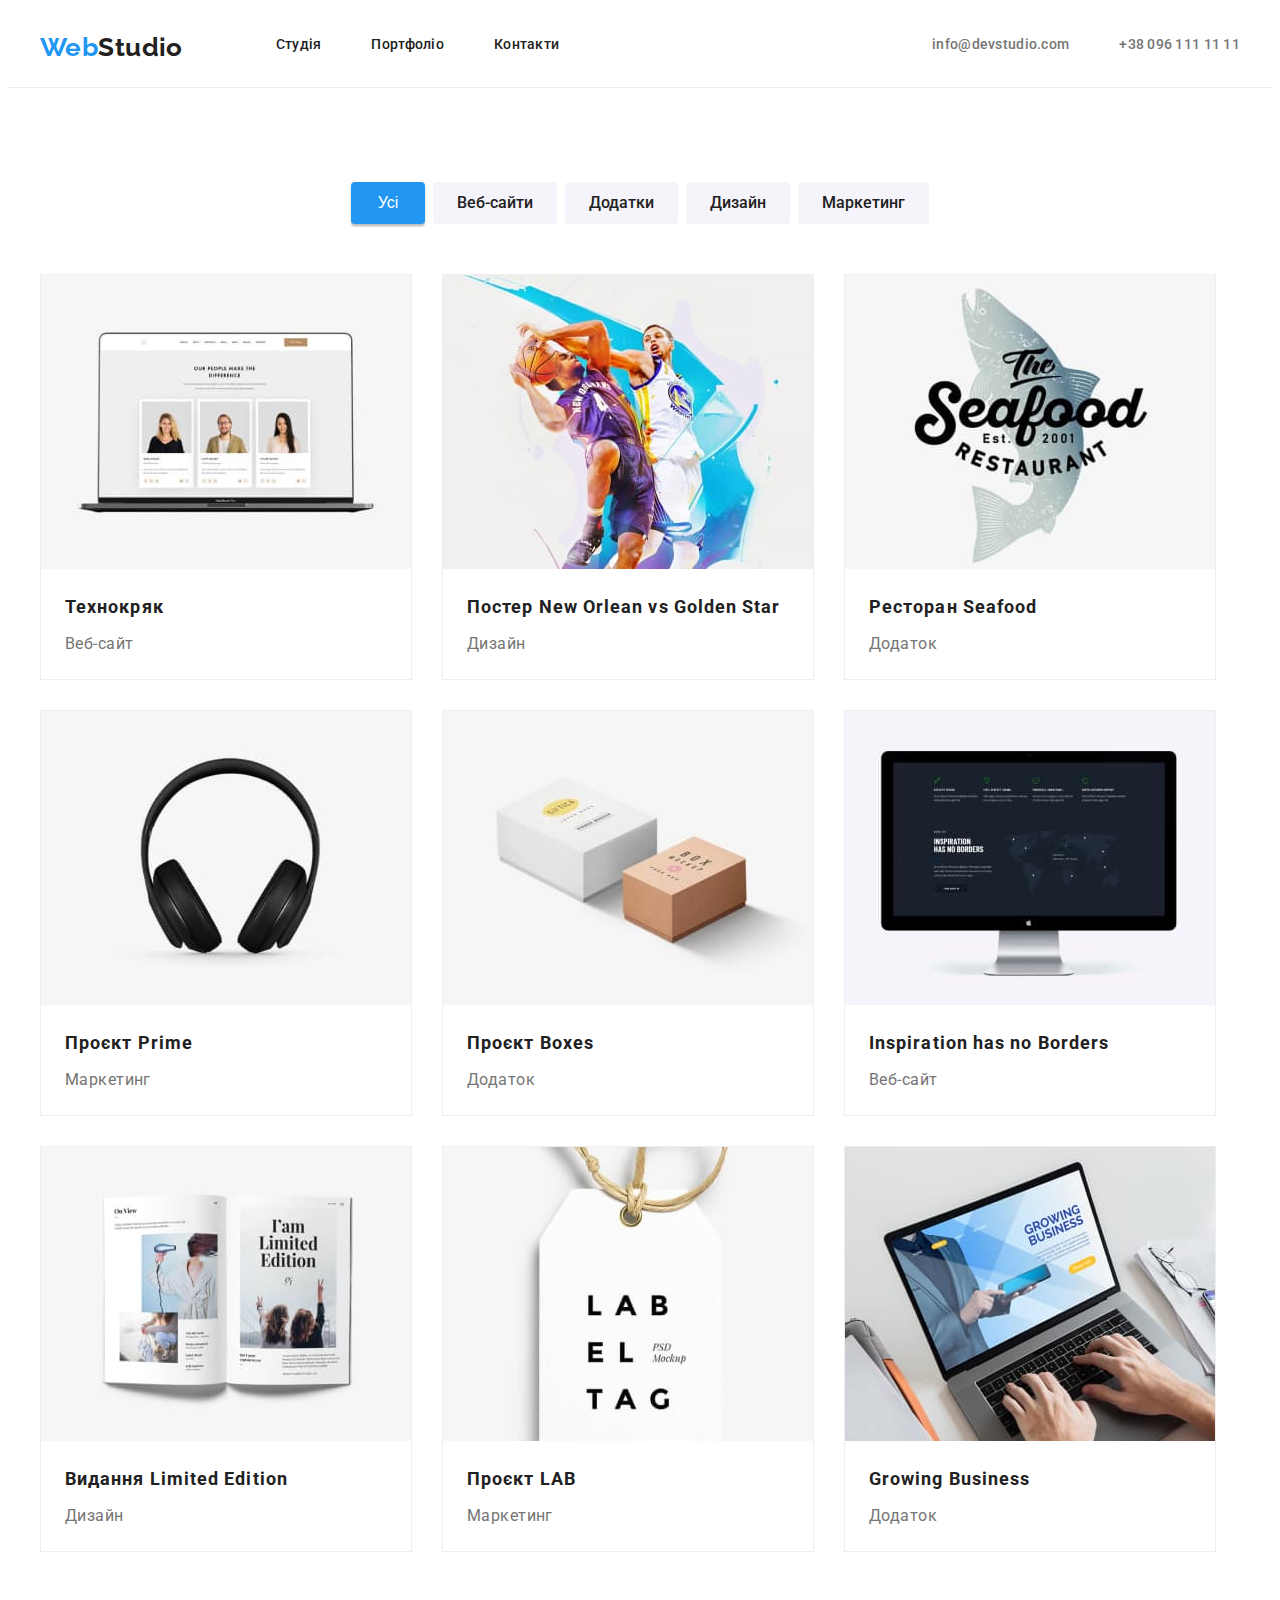
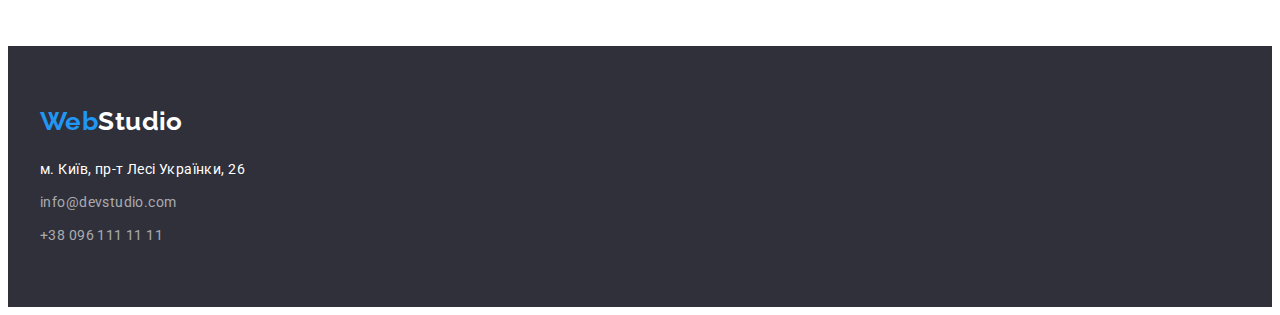
==== portfolio.html @ e5b1bb9a "Initial commit" ====
<!DOCTYPE html>
<html lang="uk">
  <head>
    <meta charset="UTF-8" />
    <meta http-equiv="X-UA-Compatible" content="IE=edge" />
    <meta
      name="viewport"
      content="width=device-width, 
initial-scale=1.0"
    />
    <title>Web studio</title>
    <link rel="preconnect" href="https://fonts.googleapis.com" />
    <link rel="preconnect" href="https://fonts.gstatic.com" crossorigin />
    <link
      href="https://fonts.googleapis.com/css2?family=Raleway:wght@700&family=Roboto:wght@400;500;700;900&display=swap"
      rel="stylesheet"
    />

  <link
    rel="stylesheet"
    href="https://cdnjs.cloudflare.com/ajax/libs/modern-normalize/1.1.0/modern-normalize.min.css"
    integrity="sha512-wpPYUAdjBVSE4KJnH1VR1HeZfpl1ub8YT/NKx4PuQ5NmX2tKuGu6U/JRp5y+Y8XG2tV+wKQpNHVUX03MfMFn9Q=="
    crossorigin="anonymous"
    referrerpolicy="no-referrer"
  />

    <link rel="stylesheet" href="./css/styles.css" />
  </head>

  <body class="page">
    <!-- Головна -->
    <header class="header">
      <div class="container">
        <a class="logo" href="./index.html">
        <span class="logo-element">Web</span>Studio</a>   
        <nav class="nav">
        <ul class="nav-list list">
          <li class="nav-list-item">
            <a class="link" href="./index.html">Студія</a>
          </li>
          <li class="nav-list-item">
            <a class="nav-list-link" href="./portfolio.html">Портфоліо</a>
          </li>
          <li class="nav-list-item">
            <a class="link" href="">Контакти</a></li>
        </ul>
      </nav>
      <ul class="contacts-list list">
        <li class="nav-item">
          <a class="contacts-link" href="mailto:info@devstudio.com"
            >info@devstudio.com</a>
        </li>
        <li class="nav-item">
          <a class="contacts-link" href="tel:+380961111111"
            >+38 096 111 11 11</a>
        </li>
      </ul></div>
    </header>
    <main>
      <!-- Фільтр -->
      <section class="section">
        <div class="container">
        <h1 class="visually-hidden" hidden>Фільтр</h2>
        <ul class="filters-portfolio-list list">
          <li class="filters-portfolio-link-all">
            <button class="filters-portfolio-button-all" type="button">
              Усі
            </button>
          </li>
          <li class="filters-portfolio-link">
            <button class="filters-portfolio-button" type="button">
              Веб-сайти
            </button>
          </li>
          <li class="filters-portfolio-link">
            <button class="filters-portfolio-button" type="button">
              Додатки
            </button>
          </li>
          <li class="filters-portfolio-link">
            <button class="filters-portfolio-button" type="button">
              Дизайн
            </button>
          </li>
          <li class="filters-portfolio-link">
            <button class="filters-portfolio-button" type="button">
              Маркетинг
            </button>
          </li>
        </ul>

      <!-- Наши работы -->
        <h2 class="visually-hidden" hidden>Наші роботи</h2>
        <ul class="works-list list">
          <li class="works-img">
            <img class="img"
              src="./images/portfolio/project-1.jpg"
              alt="Технокряк"
              width="370"
              height="294"
            />
            <div class="works-container">
              <h3 class="works-headline">Технокряк</h3>
              <p class="works-text">Веб-сайт</p>
            </div>
          </li>
          <li class="works-img">
            <img class="img"
              src="./images/portfolio/project-2.jpg"
              alt="Постер New Orlean vs Golden Star"
              width="370"
              height="294"
            />
            <div class="works-container">
              <h3 class="works-headline">Постер New Orlean 
                vs Golden Star</h3>
                <p class="works-text">Дизайн</p>
            </div>
          </li>
          <li class="works-img">
            <img class="img"
              src="./images/portfolio/project-3.jpg"
              alt="Ресторан Seafood"
              width="370"
              height="294"
            />
            <div class="works-container">
              <h3 class="works-headline">Ресторан Seafood</h3>
              <p class="works-text">Додаток</p>
            </div>
          </li>
          <li class="works-img">
            <img class="img"
              src="./images/portfolio/project-4.jpg"
              alt="Проєкт Prime"
              width="370"
              height="294"
            />
            <div class="works-container">
              <h3 class="works-headline">Проєкт Prime</h3>
              <p class="works-text">Маркетинг</p>
            </div>
          </li>
          <li class="works-img">
            <img class="img"
              src="./images/portfolio/project-5.jpg"
              alt="Проєкт Boxes"
              width="370"
              height="294"
            />
            <div class="works-container">
              <h3 class="works-headline">Проєкт Boxes</h3>
              <p class="works-text">Додаток</p>
            </div>
          </li>
          <li class="works-img">
            <img class="img"
              src="./images/portfolio/project-6.jpg"
              alt="Inspiration has no Borders"
              width="370"
              height="294"
            />
            <div class="works-container">
              <h3 class="works-headline">Inspiration has no Borders</h3>
              <p class="works-text">Веб-сайт</p>
            </div>
          </li>
          <li class="works-img">
            <img class="img"
              src="./images/portfolio/project-7.jpg"
              alt="Видання Limited Edition"
              width="370"
              height="294"
            />
            <div class="works-container">
              <h3 class="works-headline">Видання Limited 
                Edition</h3>
                <p class="works-text">Дизайн</p>
            </div>
          </li>
          <li class="works-img">
            <img class="img"
              src="./images/portfolio/project-8.jpg"
              alt="Проєкт LAB"
              width="370"
              height="294"
            />
            <div class="works-container">
              <h3 class="works-headline">Проєкт LAB</h3>
              <p class="works-text">Маркетинг</p>
            </div>
          </li>
          <li class="works-img">
            <img class="img"
              src="./images/portfolio/project-9.jpg"
              alt="Growing Business"
              width="370"
              height="294"
            />
            <div class="works-container">
              <h3 class="works-headline">Growing Business</h3>
              <p class="works-text">Додаток</p>
            </div>
          </li>
        </ul>
      </div>
      </section>
    </main>
    <footer class="footer">
      <div class="container">
        <a class="footer-logo" href="./index.html">
          <span class="logo-element">Web</span>Studio</a
        >
        <address class="address">м. Київ, пр-т Лесі Українки, 26</address>
        <ul class="footer-list list">
          <li class="footer-item">
            <a class="footer-list-link" href="mailto:info@devstudio.com"
              >info@devstudio.com</a
            >
          </li>
          <li class="footer-item">
            <a class="footer-list-link" href="tel:+380961111111"
              >+38 096 111 11 11</a
            >
          </li>
        </ul>
      </div>
    </footer>
  </body>
</html>
---- css/styles.css ----
:root {
/* Fonts */
--main-font: "Roboto", sans-serif;
--secondary-font: "Releway", sans-serif;

/* Tex colars */
--accent-color: #2196F3;
--primary-tex-color: #757575;
--secondary-text-colar: #212121;
--auxiliary-text-colar: #FFFFFF;
--bg-colar: #2F303A;
--bg-team-colar: #F5F4FA;

}

.page {
font-family: var(--main-font);
font-size: 14px;
line-height: calc(24 / 14);
letter-spacing: 0.03em;
color: var(--primary-tex-color);
}

* h1, h2, h3, h4, h5, h6, ul, p {
margin: 0px;
padding: 0px;
}

.logo,
.footer-logo {
text-decoration: none
}

.nav-list-link,
.contacts-link,
.footer-list-link,
.link {
text-decoration: none
}

.nav-list-link {
color: var(--secondary-text-colar)
}

.list,
.link {
list-style: none;
}


.logo {
font-family: 'Raleway';
font-weight: 700;
font-size: 26px;
line-height: calc(31 / 26);
color: var(--secondary-text-colar);
}

.logo-element {
color: var(--accent-color);
}

.header {
padding: 24px 0;
border-bottom: 1px solid #ECECEC;
}

.nav-list-link,
.link,
.contacts-link {
font-weight: 500;
line-height: calc(16 / 14);
letter-spacing: 0.02em;
color: var(--secondary-text-colar);
}

.section.hero {
background-color: var(--bg-colar);
padding-top: 200px;
padding-bottom: 200px;
}

.contacts-link {
color: var(--primary-tex-color);
}

.nav-list .nav-list-link:visited {
color: var(--accent-color);
}

.link :hover,
.link :focus {
color: var(--accent-color);
}

.nav-list :hover,
.nav-list :focus {
color: var(--accent-color);
}

.contacts-list :hover,
.contacts-list :focus {
color: var(--accent-color);
}

.footer-item :hover,
.footer-item :focus {
color: var(--accent-color);
}

.filters-portfolio-link :hover,
.filters-portfolio-link :focus {
color: var(--accent-color);
}

.title {
width: 696px;
height: 120px;
font-weight: 900;
font-size: 44px;
line-height: calc(60/44);
letter-spacing: 0.06em;
text-transform: uppercase;
color: var(--auxiliary-text-colar);
margin-bottom: 30px;
margin-left: auto;
margin-right: auto;
text-align: center;
}

.section {
padding-bottom: 94px;
padding-top: 94px;
}

.section.activity {
padding-top: 0px;
}

.section-button {
display: block;
font-family: inherit;
font-weight: 700;
font-size: 16px;
line-height: calc(30 / 16);
letter-spacing: 0.06em;
color: var(--auxiliary-text-colar);
background: var(--accent-color);
box-shadow: 0px 4px 4px rgba(0, 0, 0, 0.15);
border-radius: 4px;
cursor: pointer;
margin-right: auto;
margin-left: auto;
padding: 10px 32px;
border-color: transparent
}

.features-item {
width: 270px;
}

.features-item .features-titel {
font-size: 14px;
line-height: calc(16 / 14);
color: var(--secondary-text-colar);
margin-bottom: 10px;
}

.section-title {
font-size: 36px;
line-height: calc(42 / 36);
text-align: center;
color: var(--secondary-text-colar);
margin-bottom: 50px;
}

.img {
display: block;
max-width: 100%;
height: auto;
}

.section.team {
background: var(--bg-team-colar);

}

.section-titel {
font-size: 36px;
line-height: calc(42 / 36) 42px;
text-align: center;
color: var(--secondary-text-colar);
}

.team-item {
background: var(--auxiliary-text-colar);
}

.team-headline {
font-weight: 500;
font-size: 16px;
line-height: calc(19 / 16);
color: var(--secondary-text-colar);
padding-top: 30px;
margin-bottom: 10px;
text-align: center;
}

.team-text {
font-size: 16px;
line-height: calc(19 / 16);
text-align: center;
padding-bottom: 30px;
}

.footer {
background-color: var(--bg-colar);
padding-top: 60px;
padding-bottom: 60px;
}

.footer-logo {
display: block;
font-family: 'Raleway';
font-weight: 700;
font-size: 26px;
line-height: calc(31 / 26);
color: var(--auxiliary-text-colar);
margin-bottom: 20px;
}

.address {
font-style: normal;
color: var(--auxiliary-text-colar);
margin-bottom: 9px;
}

.footer-list-link {
color: rgba(255, 255, 255, 0.6);
}

.footer-item:not( :last-child) {
display: block;
margin-bottom: 9px;
}

.filters-portfolio-button-all {
font-family: var(--secondary-font);
font-style: normal;
font-weight: 500;
font-size: 16px;
line-height: calc(26 / 16);
color: var(--auxiliary-text-colar);
background-color: var(--accent-color);
box-shadow: 0px 3px 1px rgba(0, 0, 0, 0.1), 0px 1px 2px rgba(0, 0, 0, 0.08), 0px 2px 2px rgba(0, 0, 0, 0.12);
border-radius: 4px;
cursor: pointer;
padding: 6px 25px;
border-color: transparent;
}

.filters-portfolio-button {
font-family: 'Roboto';
font-weight: 500;
font-size: 16px;
line-height: calc(26 / 16);
color: var(--secondary-text-colar);
background-color: var(--auxiliary-text-colar);
border-radius: 4px;
cursor: pointer;
padding: 6px 22px;
background-color: #F5F4FA;
border-color: transparent;
}

.works-headline {
font-size: 18px;
line-height: calc(36 / 18);
letter-spacing: 0.06em;
color: var(--secondary-text-colar);
margin-bottom: 4px;
}

.works-text {
font-size: 16px;
line-height: calc(30 / 16);
}

.header .container  {
display: flex;
}

.container {
width: 1200px;
margin-left: auto;
margin-right: auto;
padding-left: 15px;
padding-right: 15px;
}

.nav-list-item:not( :last-child) {
margin-right: 50px;
}

.nav {
margin-left: 93px;
}

.nav-list {
display: flex;
}

.contacts-list {
display: flex;
margin-left: auto;
}

.contacts-list .nav-item + .nav-item {
margin-left: 50px;
}

.features-item:not( :last-child) {
margin-right: 30px;
}

.features-list {
display: flex;
} 

.activity-list {
display: flex;
}

.activity-item:not( :last-child) {
margin-right: 30px;
}

.team-list {
display: flex;
justify-content: center;
}

.team-item:not( :last-child) {
margin-right: 30px;
}

.filters-portfolio-list {
display: flex;
justify-content: center;
margin-bottom: 50px;
}

.filters-portfolio-link:not( :last-child) {
margin-right: 8px;
}

.filters-portfolio-link-all {
margin-right: 8px;
}

.works-container {
padding: 20px 24px 20px 24px;
}

.works-list {
display: flex;
flex-wrap: wrap;
gap: 30px;
}

.works-img {
width: 370px;
background: #FFFFFF;
border: 1px solid #EEEEEE;
}

.works-img:nth-child(3n) {
margin-right: 0px;
}

.works-img:nth-last-child(-n + 3) {
margin-bottom: 0px;
}

.visually-hidden {
position: absolute;
width: 1px;
height: 1px;
margin: -1px;
border: 0;
padding: 0;

white-space: nowrap;
clip-path: inset(100%);
clip: rect(0 0 0 0);
overflow: hidden;
}
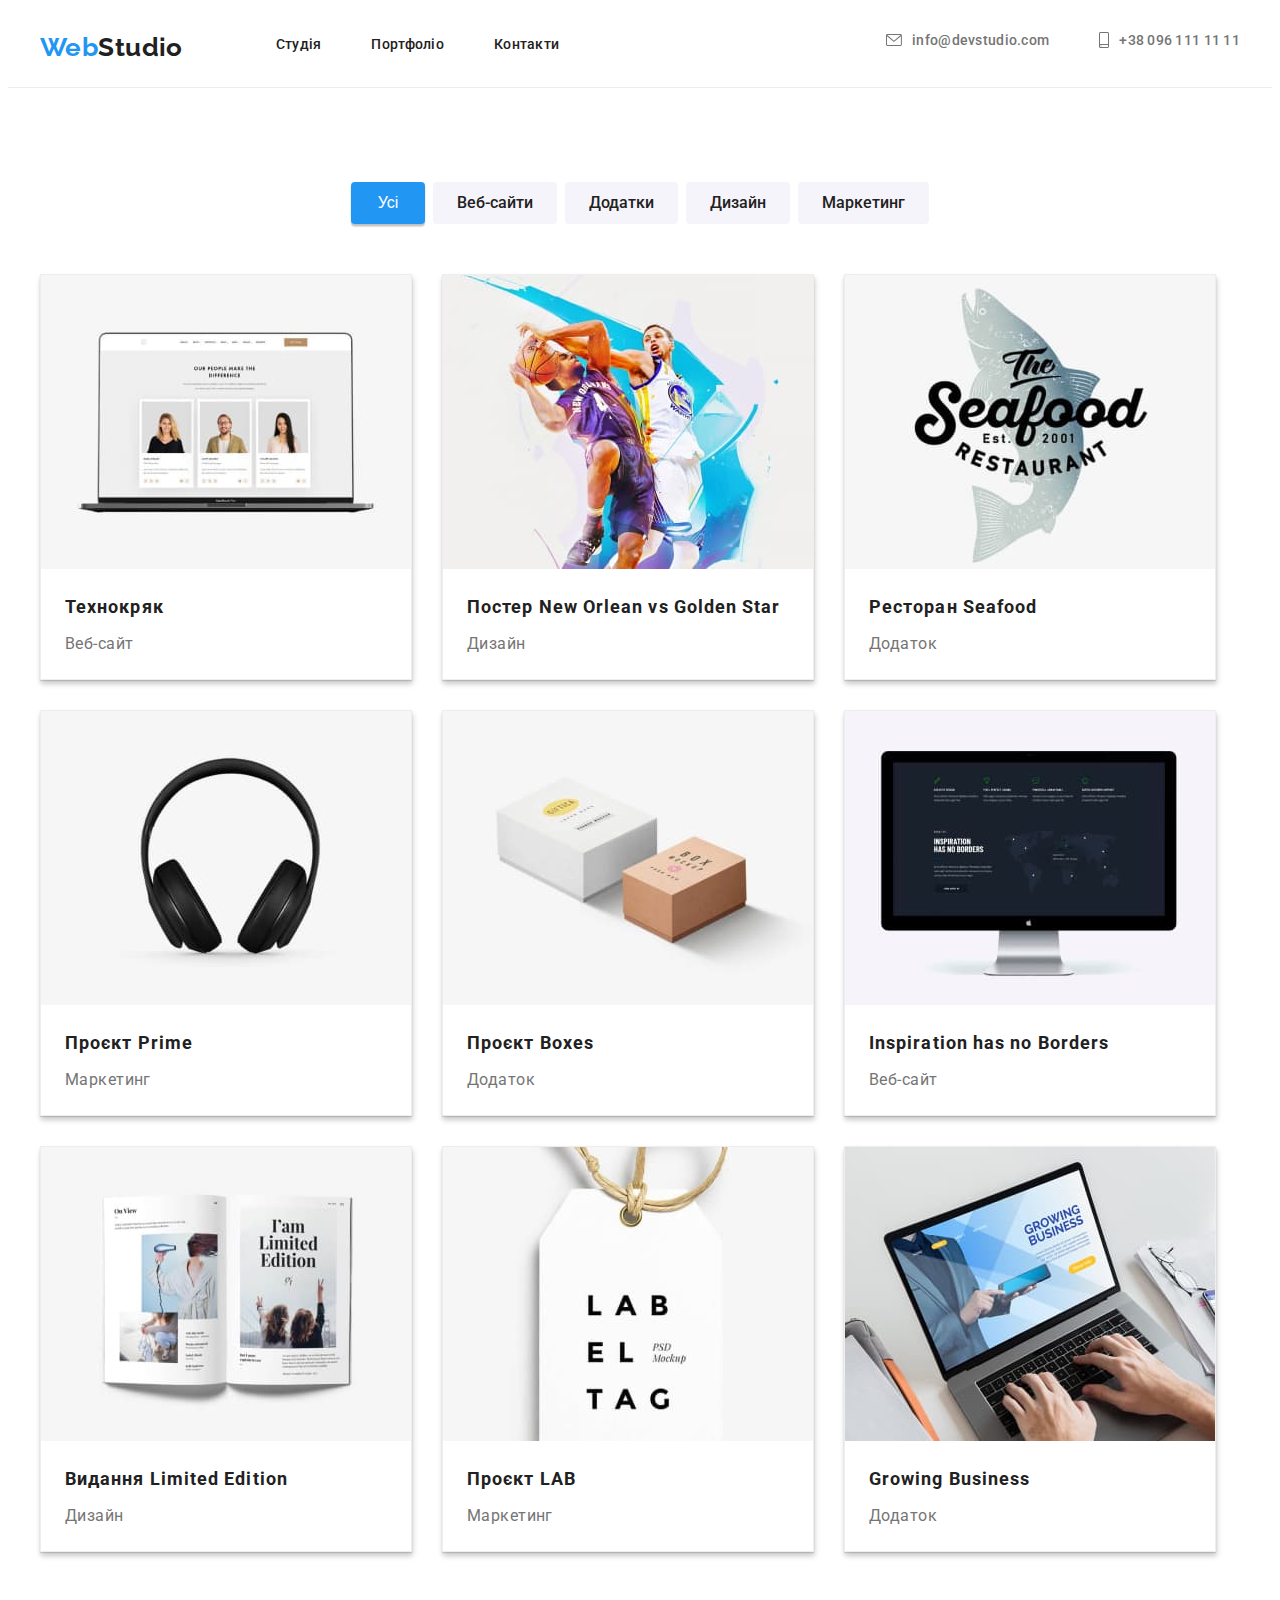
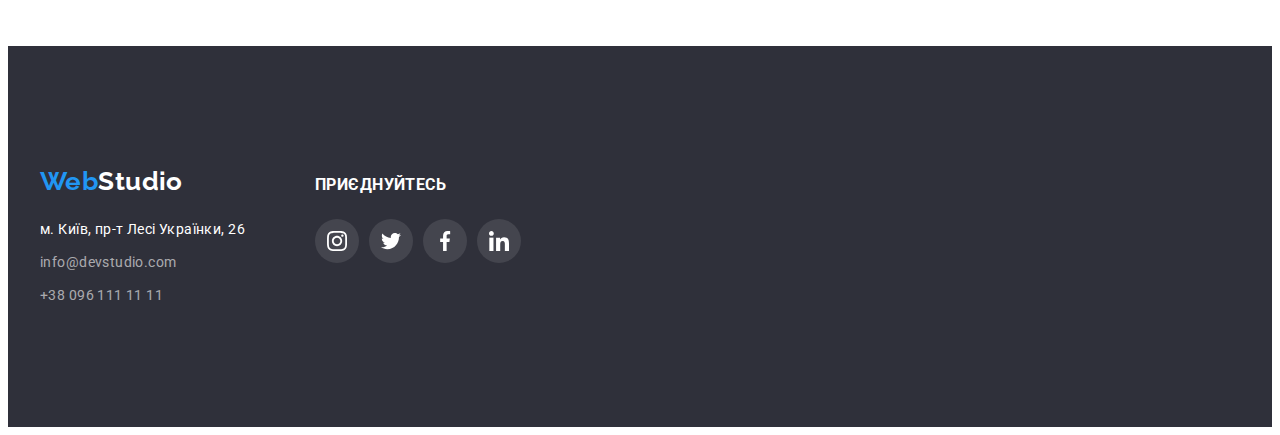
==== commit 49993152: "Сделал ДЗ№4" ====
--- a/portfolio.html
+++ b/portfolio.html
@@ -32,14 +32,14 @@
     <header class="header">
       <div class="container">
         <a class="logo" href="./index.html">
-        <span class="logo-element">Web</span>Studio</a>   
+        <span class="logo-element">Web</span>Studio</a>
         <nav class="nav">
         <ul class="nav-list list">
           <li class="nav-list-item">
-            <a class="link" href="./index.html">Студія</a>
+            <a class="nav-list-link" href="./index.html">Студія</a>
           </li>
           <li class="nav-list-item">
-            <a class="nav-list-link" href="./portfolio.html">Портфоліо</a>
+            <a class="link" href="./portfolio.html">Портфоліо</a>
           </li>
           <li class="nav-list-item">
             <a class="link" href="">Контакти</a></li>
@@ -47,14 +47,27 @@
       </nav>
       <ul class="contacts-list list">
         <li class="nav-item">
-          <a class="contacts-link" href="mailto:info@devstudio.com"
-            >info@devstudio.com</a>
+          <a class="contacts-link"
+          href="mailto:info@devstudio.com"
+          target="_blank"
+          rel="noopener noreferrer">
+          <svg class="envelope" width="16px" height="12px">
+          <use href="./images/icons.svg#envelope"></use>
+          </svg>
+          info@devstudio.com</a>
         </li>
         <li class="nav-item">
-          <a class="contacts-link" href="tel:+380961111111"
-            >+38 096 111 11 11</a>
-        </li>
-      </ul></div>
+          <a class="contacts-link"
+          href="tel:+380961111111"
+          target="_blank"
+          rel="noopener noreferrer">
+          <svg class="smartphone" width="10px" height="16px">
+          <use href="./images/icons.svg#smartphone"></use>
+          </svg>
+          +38 096 111 11 11</a>
+        </li>
+      </ul>
+    </div>
     </header>
     <main>
       <!-- Фільтр -->
@@ -112,7 +125,7 @@
               height="294"
             />
             <div class="works-container">
-              <h3 class="works-headline">Постер New Orlean 
+              <h3 class="works-headline">Постер New Orlean
                 vs Golden Star</h3>
                 <p class="works-text">Дизайн</p>
             </div>
@@ -173,7 +186,7 @@
               height="294"
             />
             <div class="works-container">
-              <h3 class="works-headline">Видання Limited 
+              <h3 class="works-headline">Видання Limited
                 Edition</h3>
                 <p class="works-text">Дизайн</p>
             </div>
@@ -207,24 +220,74 @@
       </section>
     </main>
     <footer class="footer">
-      <div class="container">
-        <a class="footer-logo" href="./index.html">
-          <span class="logo-element">Web</span>Studio</a
-        >
-        <address class="address">м. Київ, пр-т Лесі Українки, 26</address>
-        <ul class="footer-list list">
-          <li class="footer-item">
-            <a class="footer-list-link" href="mailto:info@devstudio.com"
-              >info@devstudio.com</a
-            >
-          </li>
-          <li class="footer-item">
-            <a class="footer-list-link" href="tel:+380961111111"
-              >+38 096 111 11 11</a
-            >
-          </li>
-        </ul>
-      </div>
-    </footer>
+      <div class="container footer">
+      <div class="footer-contacts">
+      <a class="footer-logo" href="./index.html">
+        <span class="logo-element">Web</span>Studio</a>
+      <address class="address">м. Київ, пр-т Лесі Українки, 26</address>
+      <ul class="footer-list list">
+        <li class="footer-item">
+          <a class="footer-list-link" href="mailto:info@devstudio.com"
+            >info@devstudio.com</a>
+        </li>
+        <li class="footer-item">
+          <a class="footer-list-link" href="tel:+380961111111"
+            >+38 096 111 11 11</a>
+        </li>
+      </ul>
+</div>
+<div class="footer-socials">
+  <h3 class="footer-title">ПРИЄДНУЙТЕСЬ</h3>
+    <ul class="socials-footer list">
+      <li class="socials-footer-item">
+        <a class="socials-link link"
+        href="https://www.instagram.com"
+        target="_blank"
+        rel="noopener noreferrer"
+        aria-label="Instagram">
+        <svg class="socials-footer-icons" width="20px" height="20px">
+        <use href="./images/icons.svg#instagram"></use>
+        </svg>
+        </a>
+      </li>
+      <li class="socials-footer-item">
+        <a class="socials-link link"
+        href="https://twitter.com/?lang=uk"
+        target="_blank"
+        rel="noopener noreferrer"
+        aria-label="Twitter">
+        <svg class="socials-footer-icons" width="20px" height="20px">
+        <use href="./images/icons.svg#twitter"></use>
+        </svg>
+        </a>
+      </li>
+      <li class="socials-footer-item">
+        <a class="socials-link link"
+        href="https://www.facebook.com"
+        target="_blank"
+        rel="noopener noreferrer"
+        aria-label="Facebook">
+        <svg class="socials-footer-icons" width="20px" height="20px">
+        <use href="./images/icons.svg#facebook"></use>
+        </svg>
+        </a>
+      </li>
+      <li class="socials-footer-item">
+        <a class="socials-link link"
+        href="https://www.linkedin.com/"
+        target="_blank"
+        rel="noopener noreferrer"
+        aria-label="LinkedIn">
+        <svg class="socials-footer-icons" width="20px" height="20px">
+        <use href="./images/icons.svg#linkedin"></use>
+        </svg>
+        </a>
+      </li>
+    </ul>
+  </li>
+  </ul>
+</div>
+</div>
+  </footer>
   </body>
 </html>
--- a/css/styles.css
+++ b/css/styles.css
@@ -10,6 +10,7 @@
 --auxiliary-text-colar: #FFFFFF;
 --bg-colar: #2F303A;
 --bg-team-colar: #F5F4FA;
+--client-border: #AFB1B8;
 
 }
 
@@ -74,14 +75,33 @@
 color: var(--secondary-text-colar);
 }
 
+
+
 .section.hero {
+max-width: 1600px;
+margin-left: auto;
+margin-right: auto;
 background-color: var(--bg-colar);
 padding-top: 200px;
 padding-bottom: 200px;
+
+background-repeat: no-repeat;
+background-position: center;
+background-size: cover;
+
+background:linear-gradient( rgba(47, 48, 58, 0.4), rgba(47, 48, 58, 0.4) ), url(../images/hero-bg.jpg); 
 }
 
 .contacts-link {
+display: flex;
+justify-content: center;
+align-items: center;
+gap: 10px;
 color: var(--primary-tex-color);
+}
+
+.smartphone, .envelope {
+fill: var(--primary-tex-color);
 }
 
 .nav-list .nav-list-link:visited {
@@ -101,7 +121,9 @@
 .contacts-list :hover,
 .contacts-list :focus {
 color: var(--accent-color);
-}
+fill: var(--accent-color);
+}
+
 
 .footer-item :hover,
 .footer-item :focus {
@@ -166,6 +188,16 @@
 margin-bottom: 10px;
 }
 
+.feature-icons-item {
+display: inherit;
+align-items: center;
+justify-content: center;
+width: 270px;
+height: 120px;
+background-color: var(--bg-team-colar);
+border-radius: 4px;
+}
+
 .section-title {
 font-size: 36px;
 line-height: calc(42 / 36);
@@ -194,6 +226,8 @@
 
 .team-item {
 background: var(--auxiliary-text-colar);
+box-shadow: 0px 1px 3px rgba(0, 0, 0, 0.12), 0px 1px 1px rgba(0, 0, 0, 0.14), 0px 2px 1px rgba(0, 0, 0, 0.2);
+border-radius: 0px 0px 4px 4px;
 }
 
 .team-headline {
@@ -213,10 +247,65 @@
 padding-bottom: 30px;
 }
 
+.socials {
+display: flex;
+justify-content: center;
+gap: 10px;
+padding-bottom: 30px;
+}
+
+.socials-footer {
+display: flex;
+justify-content: center;
+gap: 10px;
+}
+
+.socials-footer-icons {
+fill: var(--auxiliary-text-colar);
+}
+
+.socials-icons {
+fill: var(--primary-tex-color);
+}
+
+.socials-link:hover .socials-icons,
+.socials-link:hover .socials-icons {
+fill: var(--auxiliary-text-colar)
+}
+
+.socials-link {
+width: 44px;
+height: 44px;
+border-radius: 50%;
+display: flex;
+justify-content: center;
+align-items: center;
+background-color: rgba(255, 255, 255, 0.1);
+}
+
+/* .socials-footer-link { */
+/* width: 44px; */
+/* height: 44px; */
+/* border-radius: 50%; */
+/* display: flex; */
+/* justify-content: center; */
+/* align-items: center; */
+/* } */
+
+.socials-link:hover {
+background-color: var(--accent-color)
+}
+
+
 .footer {
 background-color: var(--bg-colar);
 padding-top: 60px;
 padding-bottom: 60px;
+}
+
+.container.footer {
+display: flex;
+align-items: baseline;
 }
 
 .footer-logo {
@@ -242,6 +331,15 @@
 .footer-item:not( :last-child) {
 display: block;
 margin-bottom: 9px;
+}
+
+.footer-title {
+color: var(--auxiliary-text-colar);
+margin-bottom: 20px;
+}
+
+.footer-socials {
+margin-left: 70px;
 }
 
 .filters-portfolio-button-all {
@@ -327,6 +425,12 @@
 display: flex;
 } 
 
+.feature-icons {
+display: flex;
+gap: 30px;
+margin-bottom: 30px;
+}
+
 .activity-list {
 display: flex;
 }
@@ -338,6 +442,38 @@
 .team-list {
 display: flex;
 justify-content: center;
+}
+
+.client {
+display: flex;
+justify-content: center;
+gap: 30px;
+}
+
+.client-item {
+width: 170px;
+height: 92px;
+border: 1px solid var(--client-border);
+border-radius: 4px;
+display: flex;
+justify-content: center;
+align-items: center;
+}
+
+.footer-icons.container {
+
+}
+
+.client-icons {
+fill: var(--primary-tex-color);
+}
+
+.client-item:hover .client-icons {
+fill: var(--accent-color);
+}
+
+.client-item:hover {
+border: 1px solid var(--accent-color);
 }
 
 .team-item:not( :last-child) {
@@ -372,6 +508,7 @@
 width: 370px;
 background: #FFFFFF;
 border: 1px solid #EEEEEE;
+box-shadow: 0px 1px 1px rgba(0, 0, 0, 0.12), 0px 4px 4px rgba(0, 0, 0, 0.06), 1px 4px 6px rgba(0, 0, 0, 0.16);
 }
 
 .works-img:nth-child(3n) {
@@ -395,3 +532,7 @@
 clip: rect(0 0 0 0);
 overflow: hidden;
 }
+
+
+
+
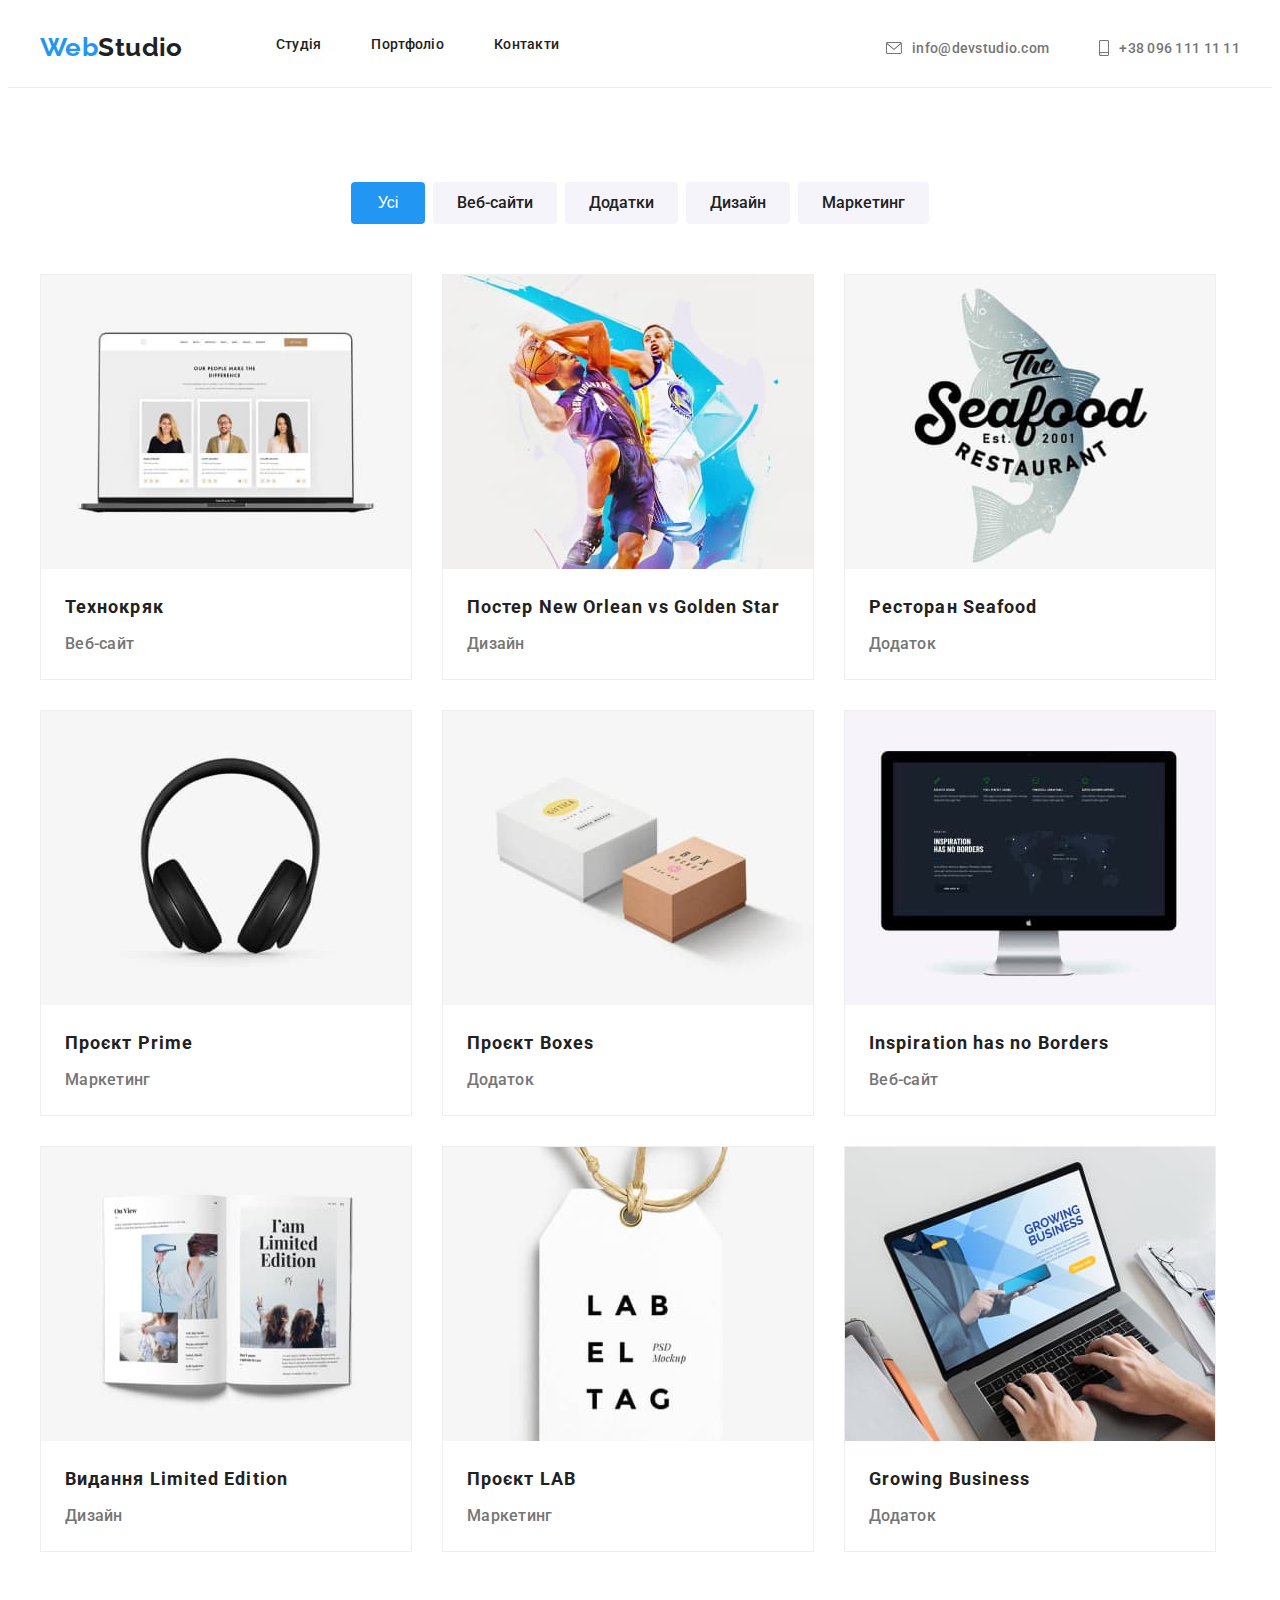
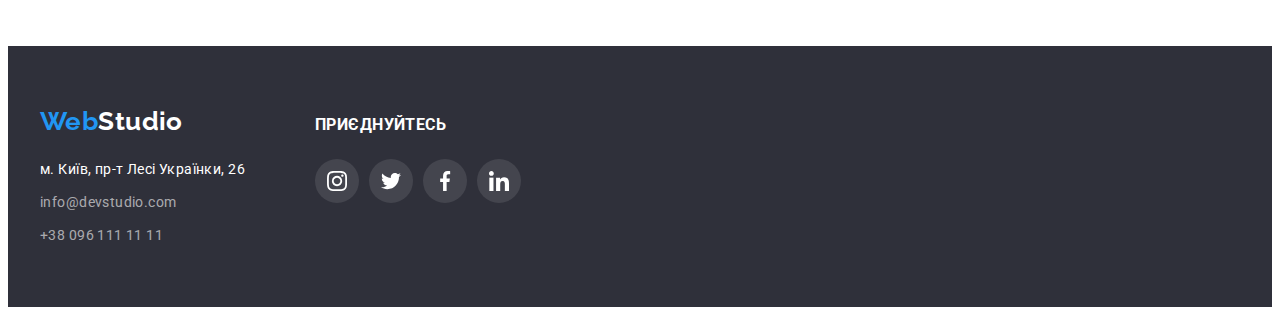
==== commit c26f0f36: "Обновил v1.1" ====
--- a/portfolio.html
+++ b/portfolio.html
@@ -29,47 +29,47 @@
 
   <body class="page">
     <!-- Головна -->
-    <header class="header">
-      <div class="container">
-        <a class="logo" href="./index.html">
-        <span class="logo-element">Web</span>Studio</a>
-        <nav class="nav">
-        <ul class="nav-list list">
-          <li class="nav-list-item">
-            <a class="nav-list-link" href="./index.html">Студія</a>
-          </li>
-          <li class="nav-list-item">
-            <a class="link" href="./portfolio.html">Портфоліо</a>
-          </li>
-          <li class="nav-list-item">
-            <a class="link" href="">Контакти</a></li>
+    <main>
+      <header class="header">
+        <div class="container">
+          <a class="logo" href="./index.html">
+          <span class="logo-element">Web</span>Studio</a>
+          <nav class="nav">
+          <ul class="nav-list list">
+            <li class="nav-list-item">
+              <a class="link" href="./index.html">Студія</a>
+            </li>
+            <li class="nav-list-item">
+              <a class="nav-list-link" href="./portfolio.html">Портфоліо</a>
+            </li>
+            <li class="nav-list-item">
+              <a class="link" href="">Контакти</a></li>
+          </ul>
+        </nav>
+        <ul class="contacts-list list">
+          <li class="nav-item">
+            <a class="contacts-link"
+            href="mailto:info@devstudio.com"
+            target="_blank"
+            rel="noopener noreferrer">
+            <svg class="envelope" width="16px" height="12px">
+            <use href="./images/icons.svg#envelope"></use>
+            </svg>
+            info@devstudio.com</a>
+          </li>
+          <li class="nav-item">
+            <a class="contacts-link"
+            href="tel:+380961111111"
+            target="_blank"
+            rel="noopener noreferrer">
+            <svg class="smartphone" width="10px" height="16px">
+            <use href="./images/icons.svg#smartphone"></use>
+            </svg>
+            +38 096 111 11 11</a>
+          </li>
         </ul>
-      </nav>
-      <ul class="contacts-list list">
-        <li class="nav-item">
-          <a class="contacts-link"
-          href="mailto:info@devstudio.com"
-          target="_blank"
-          rel="noopener noreferrer">
-          <svg class="envelope" width="16px" height="12px">
-          <use href="./images/icons.svg#envelope"></use>
-          </svg>
-          info@devstudio.com</a>
-        </li>
-        <li class="nav-item">
-          <a class="contacts-link"
-          href="tel:+380961111111"
-          target="_blank"
-          rel="noopener noreferrer">
-          <svg class="smartphone" width="10px" height="16px">
-          <use href="./images/icons.svg#smartphone"></use>
-          </svg>
-          +38 096 111 11 11</a>
-        </li>
-      </ul>
-    </div>
-    </header>
-    <main>
+        </div>
+      </header>
       <!-- Фільтр -->
       <section class="section">
         <div class="container">
@@ -106,6 +106,11 @@
         <h2 class="visually-hidden" hidden>Наші роботи</h2>
         <ul class="works-list list">
           <li class="works-img">
+            <a class="works-link link"
+            href=""
+            target="_blank"
+            rel="noopener noreferrer"
+            >
             <img class="img"
               src="./images/portfolio/project-1.jpg"
               alt="Технокряк"
@@ -116,8 +121,14 @@
               <h3 class="works-headline">Технокряк</h3>
               <p class="works-text">Веб-сайт</p>
             </div>
-          </li>
-          <li class="works-img">
+            </a>
+          </li>
+          <li class="works-img">
+            <a class="works-link link"
+            href=""
+            target="_blank"
+            rel="noopener noreferrer"
+            >
             <img class="img"
               src="./images/portfolio/project-2.jpg"
               alt="Постер New Orlean vs Golden Star"
@@ -129,8 +140,14 @@
                 vs Golden Star</h3>
                 <p class="works-text">Дизайн</p>
             </div>
-          </li>
-          <li class="works-img">
+            </a>
+          </li>
+          <li class="works-img">
+            <a class="works-link link"
+            href=""
+            target="_blank"
+            rel="noopener noreferrer"
+            >
             <img class="img"
               src="./images/portfolio/project-3.jpg"
               alt="Ресторан Seafood"
@@ -141,8 +158,14 @@
               <h3 class="works-headline">Ресторан Seafood</h3>
               <p class="works-text">Додаток</p>
             </div>
-          </li>
-          <li class="works-img">
+            </a>
+          </li>
+          <li class="works-img">
+            <a class="works-link link"
+            href=""
+            target="_blank"
+            rel="noopener noreferrer"
+            >
             <img class="img"
               src="./images/portfolio/project-4.jpg"
               alt="Проєкт Prime"
@@ -153,8 +176,14 @@
               <h3 class="works-headline">Проєкт Prime</h3>
               <p class="works-text">Маркетинг</p>
             </div>
-          </li>
-          <li class="works-img">
+            </a>
+          </li>
+          <li class="works-img">
+            <a class="works-link link"
+            href=""
+            target="_blank"
+            rel="noopener noreferrer"
+            >
             <img class="img"
               src="./images/portfolio/project-5.jpg"
               alt="Проєкт Boxes"
@@ -165,8 +194,14 @@
               <h3 class="works-headline">Проєкт Boxes</h3>
               <p class="works-text">Додаток</p>
             </div>
-          </li>
-          <li class="works-img">
+            </a>
+          </li>
+          <li class="works-img">
+            <a class="works-link link"
+            href=""
+            target="_blank"
+            rel="noopener noreferrer"
+            >
             <img class="img"
               src="./images/portfolio/project-6.jpg"
               alt="Inspiration has no Borders"
@@ -177,8 +212,14 @@
               <h3 class="works-headline">Inspiration has no Borders</h3>
               <p class="works-text">Веб-сайт</p>
             </div>
-          </li>
-          <li class="works-img">
+            </a>
+          </li>
+          <li class="works-img">
+            <a class="works-link link"
+            href=""
+            target="_blank"
+            rel="noopener noreferrer"
+            >
             <img class="img"
               src="./images/portfolio/project-7.jpg"
               alt="Видання Limited Edition"
@@ -190,8 +231,14 @@
                 Edition</h3>
                 <p class="works-text">Дизайн</p>
             </div>
-          </li>
-          <li class="works-img">
+            </a>
+          </li>
+          <li class="works-img">
+            <a class="works-link link"
+            href=""
+            target="_blank"
+            rel="noopener noreferrer"
+            >
             <img class="img"
               src="./images/portfolio/project-8.jpg"
               alt="Проєкт LAB"
@@ -202,8 +249,14 @@
               <h3 class="works-headline">Проєкт LAB</h3>
               <p class="works-text">Маркетинг</p>
             </div>
-          </li>
-          <li class="works-img">
+            </a>
+          </li>
+          <li class="works-img">
+            <a class="works-link link"
+            href=""
+            target="_blank"
+            rel="noopener noreferrer"
+            >
             <img class="img"
               src="./images/portfolio/project-9.jpg"
               alt="Growing Business"
@@ -214,13 +267,14 @@
               <h3 class="works-headline">Growing Business</h3>
               <p class="works-text">Додаток</p>
             </div>
+            </a>
           </li>
         </ul>
       </div>
       </section>
     </main>
     <footer class="footer">
-      <div class="container footer">
+      <div class="footer container">
       <div class="footer-contacts">
       <a class="footer-logo" href="./index.html">
         <span class="logo-element">Web</span>Studio</a>
@@ -240,7 +294,7 @@
   <h3 class="footer-title">ПРИЄДНУЙТЕСЬ</h3>
     <ul class="socials-footer list">
       <li class="socials-footer-item">
-        <a class="socials-link link"
+        <a class="socials-footer-link link"
         href="https://www.instagram.com"
         target="_blank"
         rel="noopener noreferrer"
@@ -251,7 +305,7 @@
         </a>
       </li>
       <li class="socials-footer-item">
-        <a class="socials-link link"
+        <a class="socials-footer-link link"
         href="https://twitter.com/?lang=uk"
         target="_blank"
         rel="noopener noreferrer"
@@ -262,7 +316,7 @@
         </a>
       </li>
       <li class="socials-footer-item">
-        <a class="socials-link link"
+        <a class="socials-footer-link link"
         href="https://www.facebook.com"
         target="_blank"
         rel="noopener noreferrer"
@@ -273,7 +327,7 @@
         </a>
       </li>
       <li class="socials-footer-item">
-        <a class="socials-link link"
+        <a class="socials-footer-link link"
         href="https://www.linkedin.com/"
         target="_blank"
         rel="noopener noreferrer"
--- a/css/styles.css
+++ b/css/styles.css
@@ -6,6 +6,7 @@
 /* Tex colars */
 --accent-color: #2196F3;
 --primary-tex-color: #757575;
+--icons-color:#AFB1B8;
 --secondary-text-colar: #212121;
 --auxiliary-text-colar: #FFFFFF;
 --bg-colar: #2F303A;
@@ -94,24 +95,23 @@
 
 .contacts-link {
 display: flex;
-justify-content: center;
 align-items: center;
 gap: 10px;
 color: var(--primary-tex-color);
 }
 
 .smartphone, .envelope {
-fill: var(--primary-tex-color);
+fill: currentColor;
 }
 
 .nav-list .nav-list-link:visited {
 color: var(--accent-color);
 }
 
-.link :hover,
-.link :focus {
-color: var(--accent-color);
-}
+/* .link :hover, */
+/* .link :focus { */
+/* color: var(--accent-color); */
+/* } */
 
 .nav-list :hover,
 .nav-list :focus {
@@ -121,7 +121,6 @@
 .contacts-list :hover,
 .contacts-list :focus {
 color: var(--accent-color);
-fill: var(--accent-color);
 }
 
 
@@ -132,7 +131,9 @@
 
 .filters-portfolio-link :hover,
 .filters-portfolio-link :focus {
-color: var(--accent-color);
+background-color: var(--accent-color);
+color: var(--auxiliary-text-colar);
+box-shadow: 0px 3px 1px rgba(0, 0, 0, 0.1), 0px 1px 2px rgba(0, 0, 0, 0.08), 0px 2px 2px rgba(0, 0, 0, 0.12);
 }
 
 .title {
@@ -188,15 +189,15 @@
 margin-bottom: 10px;
 }
 
-.feature-icons-item {
-display: inherit;
-align-items: center;
-justify-content: center;
-width: 270px;
-height: 120px;
-background-color: var(--bg-team-colar);
-border-radius: 4px;
-}
+/* .feature-icons-item { */
+/* display: inherit; */
+/* align-items: center; */
+/* justify-content: center; */
+/* width: 270px; */
+/* height: 120px; */
+/* background-color: var(--bg-team-colar); */
+/* border-radius: 4px; */
+/* } */
 
 .section-title {
 font-size: 36px;
@@ -244,7 +245,7 @@
 font-size: 16px;
 line-height: calc(19 / 16);
 text-align: center;
-padding-bottom: 30px;
+margin-bottom: 16px;
 }
 
 .socials {
@@ -258,19 +259,6 @@
 display: flex;
 justify-content: center;
 gap: 10px;
-}
-
-.socials-footer-icons {
-fill: var(--auxiliary-text-colar);
-}
-
-.socials-icons {
-fill: var(--primary-tex-color);
-}
-
-.socials-link:hover .socials-icons,
-.socials-link:hover .socials-icons {
-fill: var(--auxiliary-text-colar)
 }
 
 .socials-link {
@@ -280,22 +268,38 @@
 display: flex;
 justify-content: center;
 align-items: center;
-background-color: rgba(255, 255, 255, 0.1);
-}
-
-/* .socials-footer-link { */
-/* width: 44px; */
-/* height: 44px; */
-/* border-radius: 50%; */
-/* display: flex; */
-/* justify-content: center; */
-/* align-items: center; */
-/* } */
-
-.socials-link:hover {
-background-color: var(--accent-color)
-}
-
+color: var(--icons-color);
+}
+
+.socials-icons {
+fill: currentColor;
+}
+
+.socials-link:hover,
+.socials-link:focus {
+color: var(--auxiliary-text-colar);
+background-color: var(--accent-color);
+}
+
+.socials-footer-link {
+width: 44px;
+height: 44px;
+border-radius: 50%;
+display: flex;
+justify-content: center;
+align-items: center;
+color: var(--auxiliary-text-colar);
+background-color: rgba(255, 255, 255, 0.1)
+}
+
+.socials-footer-icons {
+fill: currentColor;
+}
+
+.socials-footer-link:hover,
+.socials-footer-link:focus {
+background-color: var(--accent-color);
+}
 
 .footer {
 background-color: var(--bg-colar);
@@ -303,9 +307,10 @@
 padding-bottom: 60px;
 }
 
-.container.footer {
+.footer .container {
 display: flex;
 align-items: baseline;
+padding: 0px;
 }
 
 .footer-logo {
@@ -350,7 +355,6 @@
 line-height: calc(26 / 16);
 color: var(--auxiliary-text-colar);
 background-color: var(--accent-color);
-box-shadow: 0px 3px 1px rgba(0, 0, 0, 0.1), 0px 1px 2px rgba(0, 0, 0, 0.08), 0px 2px 2px rgba(0, 0, 0, 0.12);
 border-radius: 4px;
 cursor: pointer;
 padding: 6px 25px;
@@ -382,6 +386,7 @@
 .works-text {
 font-size: 16px;
 line-height: calc(30 / 16);
+color: var(--primary-tex-color);
 }
 
 .header .container  {
@@ -410,6 +415,7 @@
 
 .contacts-list {
 display: flex;
+align-items: center;
 margin-left: auto;
 }
 
@@ -425,10 +431,15 @@
 display: flex;
 } 
 
-.feature-icons {
-display: flex;
-gap: 30px;
+.features-img {
 margin-bottom: 30px;
+display: flex;
+justify-content: center;
+align-items: center;
+width: 270px;
+height: 120px;
+background-color: var(--bg-team-colar);
+border-radius: 4px;
 }
 
 .activity-list {
@@ -452,28 +463,27 @@
 
 .client-item {
 width: 170px;
+}
+
+.client-link {
 height: 92px;
 border: 1px solid var(--client-border);
 border-radius: 4px;
 display: flex;
 justify-content: center;
 align-items: center;
-}
-
-.footer-icons.container {
-
+color: var(--icons-color);
 }
 
 .client-icons {
-fill: var(--primary-tex-color);
-}
-
-.client-item:hover .client-icons {
-fill: var(--accent-color);
-}
-
-.client-item:hover {
-border: 1px solid var(--accent-color);
+fill: currentColor;
+}
+
+.client-link:hover,
+.client-link:focus {
+color: var(--accent-color);
+border-color: var(--accent-color);
+border-radius: 4px;
 }
 
 .team-item:not( :last-child) {
@@ -508,7 +518,12 @@
 width: 370px;
 background: #FFFFFF;
 border: 1px solid #EEEEEE;
-box-shadow: 0px 1px 1px rgba(0, 0, 0, 0.12), 0px 4px 4px rgba(0, 0, 0, 0.06), 1px 4px 6px rgba(0, 0, 0, 0.16);
+}
+
+.works-img:hover,
+.works-img:focus {
+box-shadow: 0px 1px 1px rgba(0, 0, 0, 0.12), 0px 4px 4px rgba(0, 0, 0, 0.06), 1px 4px 6px 
+rgba(0, 0, 0, 0.16);
 }
 
 .works-img:nth-child(3n) {
@@ -517,6 +532,11 @@
 
 .works-img:nth-last-child(-n + 3) {
 margin-bottom: 0px;
+}
+
+.socials-link:hover {
+box-shadow: 0px 1px 1px rgba(0, 0, 0, 0.12), 0px 4px 4px rgba(0, 0, 0, 0.06), 1px 4px 6px 
+rgba(0, 0, 0, 0.16);
 }
 
 .visually-hidden {
